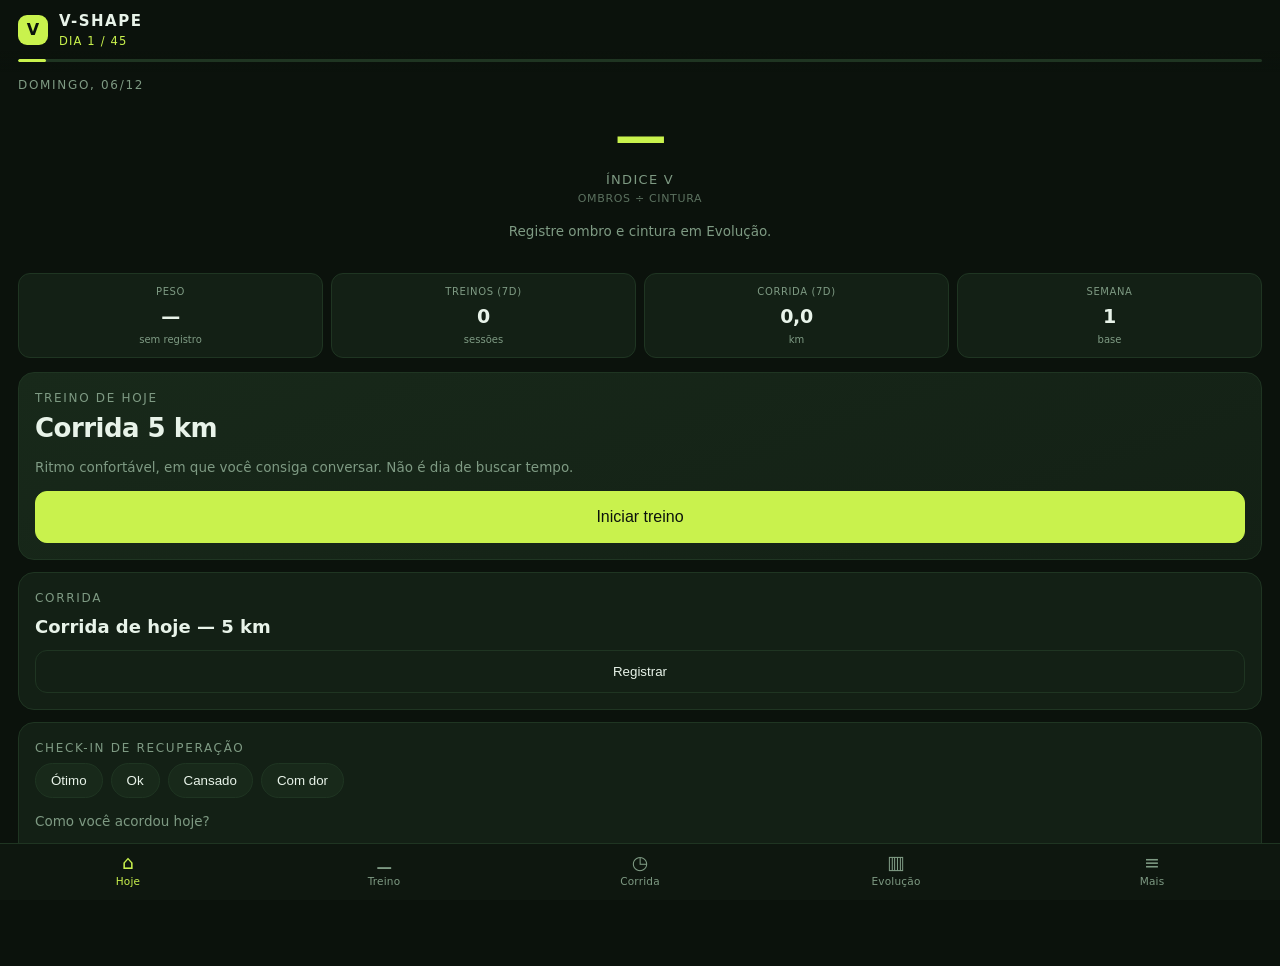
==== index.html @ 5b069872 "Add files via upload" ====
<!doctype html>
<html lang="pt-BR">
<head>
<meta charset="utf-8">
<meta name="viewport" content="width=device-width, initial-scale=1, viewport-fit=cover">
<meta name="theme-color" content="#0B120C">
<title>V-SHAPE</title>
<link rel="manifest" href="manifest.json">
<link rel="apple-touch-icon" href="assets/icon-192.png">
<meta name="apple-mobile-web-app-capable" content="yes">
<meta name="apple-mobile-web-app-status-bar-style" content="black-translucent">
<link rel="stylesheet" href="app.css">
</head>
<body>

<header class="top">
  <div class="brand">
    <span class="mark">V</span>
    <div>
      <strong>V-SHAPE</strong>
      <small id="topDia">dia — / —</small>
    </div>
  </div>
  <div class="bar"><i id="topBar"></i></div>
</header>

<main id="app">

  <!-- ───────────────────────── HOJE ───────────────────────── -->
  <section class="view" id="view-hoje">
    <p class="eyebrow" id="hojeData">—</p>

    <div class="vindex">
      <div class="vindex-num" id="vIndice">—</div>
      <div class="vindex-lbl">Índice V <span>ombros ÷ cintura</span></div>
      <p class="muted sm" id="vIndiceHint">Registre ombro e cintura em Evolução.</p>
    </div>

    <div class="stats">
      <div class="stat"><span>Peso</span><b id="stPeso">—</b><small id="stPesoSub">sem registro</small></div>
      <div class="stat"><span>Treinos (7d)</span><b id="stTreinos">0</b><small>sessões</small></div>
      <div class="stat"><span>Corrida (7d)</span><b id="stKm">0,0</b><small>km</small></div>
      <div class="stat"><span>Semana</span><b id="stSemana">1</b><small id="stFase">base</small></div>
    </div>

    <div class="card hero">
      <p class="eyebrow">Treino de hoje</p>
      <h2 id="hojeTreino">—</h2>
      <p class="muted sm" id="hojeNota"></p>
      <button class="btn primary big" id="btnIniciar">Iniciar treino</button>
    </div>

    <div class="card" id="cardCorrida">
      <p class="eyebrow">Corrida</p>
      <h3 id="corridaTitulo">Registrar corrida</h3>
      <button class="btn ghost" data-go="corrida">Registrar</button>
    </div>

    <div class="card">
      <p class="eyebrow">Check-in de recuperação</p>
      <div class="chips" id="checkinChips">
        <button class="chip" data-ci="otimo">Ótimo</button>
        <button class="chip" data-ci="ok">Ok</button>
        <button class="chip" data-ci="cansado">Cansado</button>
        <button class="chip" data-ci="dor">Com dor</button>
      </div>
      <p class="muted sm" id="checkinMsg">Como você acordou hoje?</p>
    </div>
  </section>

  <!-- ───────────────────────── TREINO ───────────────────────── -->
  <section class="view" id="view-treino">
    <p class="eyebrow" id="trEyebrow">Treino</p>
    <h2 id="trNome">—</h2>
    <p class="muted sm" id="trNota"></p>

    <div id="trLista"></div>

    <button class="btn ghost" id="btnConcluir">Concluir treino</button>
  </section>

  <!-- ───────────────────────── CORRIDA ───────────────────────── -->
  <section class="view" id="view-corrida">
    <p class="eyebrow">Corrida</p>
    <h2>Registrar</h2>

    <div class="card">
      <div class="row2">
        <label>Distância (km)<input type="number" id="inKm" inputmode="decimal" step="0.1" placeholder="5,0"></label>
        <label>Tempo (min)<input type="number" id="inMin" inputmode="numeric" step="1" placeholder="30"></label>
      </div>
      <p class="muted sm" id="paceCalc">—</p>
      <button class="btn primary" id="btnSalvarCorrida">Salvar corrida</button>
    </div>

    <h3 class="sechead">Histórico</h3>
    <div id="listaCorridas" class="list"></div>
  </section>

  <!-- ───────────────────────── EVOLUÇÃO ───────────────────────── -->
  <section class="view" id="view-evolucao">
    <p class="eyebrow">Evolução</p>
    <h2>Medidas</h2>

    <div class="card">
      <div class="row3">
        <label>Peso (kg)<input type="number" id="inPeso" inputmode="decimal" step="0.1" placeholder="76,0"></label>
        <label>Cintura (cm)<input type="number" id="inCintura" inputmode="decimal" step="0.5" placeholder="92"></label>
        <label>Ombro (cm)<input type="number" id="inOmbro" inputmode="decimal" step="0.5" placeholder="118"></label>
      </div>
      <p class="muted sm">Cintura na altura do umbigo, em jejum. Ombro na parte mais larga.</p>
      <button class="btn primary" id="btnSalvarMedida">Salvar medidas</button>
    </div>

    <h3 class="sechead">Índice V</h3>
    <div class="card chartcard">
      <div id="chart"></div>
      <p class="muted sm" id="chartMsg">Registre pelo menos duas medições para ver a curva.</p>
    </div>

    <h3 class="sechead">Histórico</h3>
    <div id="listaMedidas" class="list"></div>
  </section>

  <!-- ───────────────────────── MAIS ───────────────────────── -->
  <section class="view" id="view-mais">
    <p class="eyebrow">Mais</p>
    <h2>Programa</h2>

    <div class="card">
      <div class="chips" id="progChips"></div>
      <p class="muted sm" id="progResumo"></p>
    </div>

    <h3 class="sechead">Cadência</h3>
    <div class="card">
      <p class="sm" id="cadNotacao"></p>
      <ul class="rules" id="cadRegras"></ul>
      <p class="muted sm" id="cadResp"></p>
    </div>

    <h3 class="sechead">Dados</h3>
    <div class="card">
      <button class="btn ghost" id="btnExportar">Exportar meus dados</button>
      <label class="btn ghost filelbl">Importar backup<input type="file" id="inImportar" accept="application/json" hidden></label>
      <button class="btn danger" id="btnZerar">Apagar tudo e recomeçar</button>
      <p class="muted sm">Tudo fica neste aparelho. Exporte de vez em quando.</p>
    </div>

    <p class="muted sm center" id="verInfo"></p>
  </section>
</main>

<!-- ───────────────────────── CADÊNCIA (overlay) ───────────────────────── -->
<div class="overlay" id="ovCad" hidden>
  <div class="cad">
    <button class="x" id="cadFechar" aria-label="Fechar">✕</button>
    <p class="eyebrow" id="cadEx">—</p>
    <div class="cadring">
      <svg viewBox="0 0 120 120" aria-hidden="true">
        <circle class="trk" cx="60" cy="60" r="52"></circle>
        <circle class="prg" cx="60" cy="60" r="52" id="cadArc"></circle>
      </svg>
      <div class="cadmid">
        <div class="cadfase" id="cadFase">Pronto</div>
        <div class="cadseg" id="cadSeg">—</div>
      </div>
    </div>
    <div class="cadreps"><span id="cadReps">0</span> <small>/ <span id="cadAlvo">—</span> reps</small></div>
    <p class="muted sm" id="cadPadrao">—</p>
    <div class="cadbtns">
      <button class="btn primary big" id="cadPlay">Começar</button>
      <button class="btn ghost" id="cadSom">Som: ligado</button>
    </div>
  </div>
</div>

<!-- ───────────────────────── DESCANSO (barra) ───────────────────────── -->
<div class="rest" id="restBar" hidden>
  <div class="restfill" id="restFill"></div>
  <div class="restrow">
    <span id="restTxt">Descanso</span>
    <div>
      <button class="mini" id="restMais">+15s</button>
      <button class="mini" id="restPular">Pular</button>
    </div>
  </div>
</div>

<nav class="nav">
  <button class="tab on" data-go="hoje"><i>⌂</i><span>Hoje</span></button>
  <button class="tab" data-go="treino"><i>⚊</i><span>Treino</span></button>
  <button class="tab" data-go="corrida"><i>◷</i><span>Corrida</span></button>
  <button class="tab" data-go="evolucao"><i>▥</i><span>Evolução</span></button>
  <button class="tab" data-go="mais"><i>≡</i><span>Mais</span></button>
</nav>

<div class="toast" id="toast" hidden></div>

<script src="treinos.js"></script>
<script src="app.js"></script>
</body>
</html>
---- app.css ----
/* V-SHAPE — estilos */
:root{
  --bg:#0B120C;
  --bg2:#0E170F;
  --card:#132015;
  --card2:#18291A;
  --line:#1F3522;
  --txt:#E8F3E9;
  --mut:#7E9A83;
  --acc:#C9F24D;
  --acc-d:#9FC72F;
  --warn:#F2B04D;
  --bad:#E8654F;
  --r:16px;
  --nav:68px;
}

*{box-sizing:border-box;-webkit-tap-highlight-color:transparent}
html,body{margin:0;padding:0}
body{
  background:var(--bg);
  color:var(--txt);
  font:16px/1.5 ui-sans-serif,system-ui,-apple-system,"Segoe UI",Roboto,sans-serif;
  padding-bottom:calc(var(--nav) + env(safe-area-inset-bottom));
  overscroll-behavior-y:none;
}
h2{font-size:26px;line-height:1.2;margin:2px 0 14px;letter-spacing:-.02em}
h3{font-size:18px;margin:0 0 8px}
.sechead{margin:26px 0 10px;font-size:15px;color:var(--mut);text-transform:uppercase;letter-spacing:.08em}
.eyebrow{font-size:12px;letter-spacing:.14em;text-transform:uppercase;color:var(--mut);margin:0 0 6px}
.muted{color:var(--mut)}
.sm{font-size:13.5px}
.center{text-align:center}

/* topo */
.top{
  position:sticky;top:0;z-index:30;
  background:linear-gradient(180deg,var(--bg) 70%,transparent);
  padding:calc(10px + env(safe-area-inset-top)) 18px 10px;
}
.brand{display:flex;align-items:center;gap:11px}
.brand strong{display:block;font-size:15px;letter-spacing:.1em}
.brand small{display:block;font-size:11.5px;color:var(--acc);letter-spacing:.1em;text-transform:uppercase}
.mark{
  width:30px;height:30px;flex:none;display:grid;place-items:center;
  background:var(--acc);color:#0B120C;font-weight:800;border-radius:9px;font-size:16px;
}
.bar{height:3px;background:var(--line);border-radius:3px;margin-top:9px;overflow:hidden}
.bar i{display:block;height:100%;width:0;background:var(--acc);border-radius:3px;transition:width .5s}

/* views */
main{padding:4px 18px 24px}
.view{display:none;animation:in .18s ease}
.view.on{display:block}
@keyframes in{from{opacity:0;transform:translateY(5px)}to{opacity:1;transform:none}}

/* cards */
.card{
  background:var(--card);border:1px solid var(--line);
  border-radius:var(--r);padding:16px;margin-bottom:12px;
}
.card.hero{background:linear-gradient(160deg,var(--card2),var(--card))}
.card.hero h2{margin:4px 0 10px}

/* índice V */
.vindex{text-align:center;padding:10px 0 18px}
.vindex-num{font-size:52px;font-weight:800;letter-spacing:-.03em;line-height:1;color:var(--acc)}
.vindex-lbl{font-size:13px;letter-spacing:.1em;text-transform:uppercase;color:var(--mut);margin-top:8px}
.vindex-lbl span{display:block;font-size:11px;letter-spacing:.06em;opacity:.7;margin-top:2px}

/* stats */
.stats{display:grid;grid-template-columns:repeat(4,1fr);gap:8px;margin-bottom:14px}
.stat{background:var(--card);border:1px solid var(--line);border-radius:12px;padding:10px 8px;text-align:center}
.stat span{display:block;font-size:10px;letter-spacing:.06em;text-transform:uppercase;color:var(--mut)}
.stat b{display:block;font-size:19px;margin:3px 0 1px;letter-spacing:-.02em}
.stat small{display:block;font-size:10px;color:var(--mut)}

/* botões */
.btn{
  display:block;width:100%;border:0;border-radius:12px;
  padding:13px 16px;font:600 15px/1 inherit;cursor:pointer;margin-top:10px;
  background:var(--card2);color:var(--txt);border:1px solid var(--line);
}
.btn.primary{background:var(--acc);color:#0B120C;border-color:var(--acc)}
.btn.primary:active{background:var(--acc-d)}
.btn.big{padding:16px;font-size:16px}
.btn.ghost{background:transparent}
.btn.danger{background:transparent;color:var(--bad);border-color:#3A2320}
.btn:disabled{opacity:.45}
.filelbl{text-align:center}
.mini{
  background:transparent;border:1px solid var(--line);color:var(--txt);
  border-radius:9px;padding:7px 11px;font:600 13px/1 inherit;margin-left:6px;cursor:pointer;
}

/* chips */
.chips{display:flex;flex-wrap:wrap;gap:8px}
.chip{
  background:var(--card2);border:1px solid var(--line);color:var(--txt);
  border-radius:999px;padding:9px 15px;font:600 14px/1 inherit;cursor:pointer;
}
.chip.on{background:var(--acc);color:#0B120C;border-color:var(--acc)}

/* inputs */
label{display:block;font-size:12px;letter-spacing:.06em;text-transform:uppercase;color:var(--mut)}
input[type=number],input[type=text]{
  width:100%;margin-top:5px;background:var(--bg2);border:1px solid var(--line);
  color:var(--txt);border-radius:10px;padding:12px;font:600 17px/1 inherit;
}
input:focus{outline:2px solid var(--acc-d);outline-offset:1px}
.row2{display:grid;grid-template-columns:1fr 1fr;gap:10px}
.row3{display:grid;grid-template-columns:repeat(3,1fr);gap:8px}

/* exercícios */
.ex{background:var(--card);border:1px solid var(--line);border-radius:var(--r);margin-bottom:10px;overflow:hidden}
.ex.done{border-color:var(--acc-d)}
.exhead{display:flex;align-items:center;gap:12px;padding:14px 16px;cursor:pointer}
.exnum{
  width:26px;height:26px;flex:none;display:grid;place-items:center;border-radius:8px;
  background:var(--card2);color:var(--mut);font:700 12px/1 inherit;
}
.ex.done .exnum{background:var(--acc);color:#0B120C}
.exinfo{flex:1;min-width:0}
.exinfo b{display:block;font-size:15.5px;font-weight:600}
.exinfo small{display:block;color:var(--mut);font-size:12.5px;margin-top:2px}
.cadtag{
  flex:none;background:var(--bg2);border:1px solid var(--line);color:var(--acc);
  border-radius:7px;padding:5px 8px;font:700 12px/1 ui-monospace,monospace;letter-spacing:.04em;
}
.exbody{display:none;padding:0 16px 16px;border-top:1px solid var(--line)}
.ex.open .exbody{display:block}
.exnota{color:var(--warn);font-size:13px;margin:12px 0 0}

.serie{display:grid;grid-template-columns:30px 1fr 1fr 44px;gap:8px;align-items:center;margin-top:10px}
.serie > span{font-size:12px;color:var(--mut);text-align:center}
.serie input{margin:0;padding:10px;font-size:16px;text-align:center}
.ok{
  border:1px solid var(--line);background:var(--card2);color:var(--mut);
  border-radius:10px;padding:11px 0;font:700 15px/1 inherit;cursor:pointer;
}
.ok.on{background:var(--acc);color:#0B120C;border-color:var(--acc)}
.exacts{display:flex;gap:8px;margin-top:14px}
.exacts .btn{margin:0}
.prog{margin-top:12px;font-size:13px;color:var(--acc);background:#16250F;border:1px solid #2A3F18;border-radius:10px;padding:10px 12px}

/* listas */
.list .item{
  display:flex;justify-content:space-between;align-items:center;gap:12px;
  background:var(--card);border:1px solid var(--line);border-radius:12px;padding:13px 15px;margin-bottom:8px;
}
.item b{font-size:15px;font-weight:600}
.item small{display:block;color:var(--mut);font-size:12.5px}
.item .del{background:none;border:0;color:var(--mut);font-size:19px;cursor:pointer;padding:4px 6px}
.empty{color:var(--mut);font-size:14px;text-align:center;padding:22px 0}

/* regras cadência */
.rules{list-style:none;margin:12px 0 0;padding:0}
.rules li{padding:11px 0;border-top:1px solid var(--line);font-size:14px}
.rules b{color:var(--acc);font-family:ui-monospace,monospace}

/* gráfico */
.chartcard{padding:14px 10px 10px}
#chart svg{display:block;width:100%;height:150px}

/* overlay cadência */
.overlay{
  position:fixed;inset:0;z-index:60;background:rgba(5,9,6,.93);
  display:grid;place-items:center;padding:24px;backdrop-filter:blur(6px);
}
.overlay[hidden]{display:none}
.cad{width:100%;max-width:340px;text-align:center;position:relative}
.cad .x{
  position:absolute;top:-6px;right:-4px;background:none;border:0;
  color:var(--mut);font-size:21px;cursor:pointer;padding:6px;
}
.cadring{position:relative;width:230px;height:230px;margin:14px auto 6px}
.cadring svg{width:100%;height:100%;transform:rotate(-90deg)}
.cadring circle{fill:none;stroke-width:7;stroke-linecap:round}
.cadring .trk{stroke:var(--line)}
.cadring .prg{stroke:var(--acc);stroke-dasharray:326.7;stroke-dashoffset:326.7;transition:stroke .15s}
.cadmid{position:absolute;inset:0;display:grid;place-content:center;gap:4px}
.cadfase{font-size:21px;font-weight:700;letter-spacing:-.01em}
.cadseg{font-size:46px;font-weight:800;color:var(--acc);line-height:1;font-variant-numeric:tabular-nums}
.cadreps{margin-top:10px;font-size:30px;font-weight:800;font-variant-numeric:tabular-nums}
.cadreps small{font-size:15px;color:var(--mut);font-weight:600}
.cadbtns{margin-top:18px}

/* fases coloridas */
.fase-exc .prg{stroke:#6FD3F5}
.fase-exc .cadseg{color:#6FD3F5}
.fase-pb  .prg{stroke:#F2B04D}
.fase-pb  .cadseg{color:#F2B04D}
.fase-con .prg{stroke:var(--acc)}
.fase-con .cadseg{color:var(--acc)}
.fase-pt  .prg{stroke:#D98CF2}
.fase-pt  .cadseg{color:#D98CF2}

/* descanso */
.rest{
  position:fixed;left:0;right:0;bottom:calc(var(--nav) + env(safe-area-inset-bottom));
  z-index:40;background:var(--card2);border-top:1px solid var(--line);
}
.rest[hidden]{display:none}
.restfill{height:3px;background:var(--acc);width:100%}
.restrow{display:flex;justify-content:space-between;align-items:center;padding:11px 16px;font-size:14px;font-weight:600}

/* nav */
.nav{
  position:fixed;left:0;right:0;bottom:0;z-index:50;display:flex;
  background:var(--bg2);border-top:1px solid var(--line);
  padding-bottom:env(safe-area-inset-bottom);
}
.tab{
  flex:1;background:none;border:0;color:var(--mut);cursor:pointer;
  padding:9px 0 10px;display:grid;gap:2px;justify-items:center;font:inherit;
}
.tab i{font-style:normal;font-size:19px;line-height:1}
.tab span{font-size:10.5px;letter-spacing:.02em}
.tab.on{color:var(--acc)}

/* toast */
.toast{
  position:fixed;left:50%;transform:translateX(-50%);
  bottom:calc(var(--nav) + 22px + env(safe-area-inset-bottom));z-index:70;
  background:var(--acc);color:#0B120C;font:600 14px/1 inherit;
  padding:12px 18px;border-radius:999px;box-shadow:0 8px 24px rgba(0,0,0,.5);
}
.toast[hidden]{display:none}

@media (max-width:360px){
  .stats{grid-template-columns:repeat(2,1fr)}
  .row3{grid-template-columns:1fr 1fr}
}
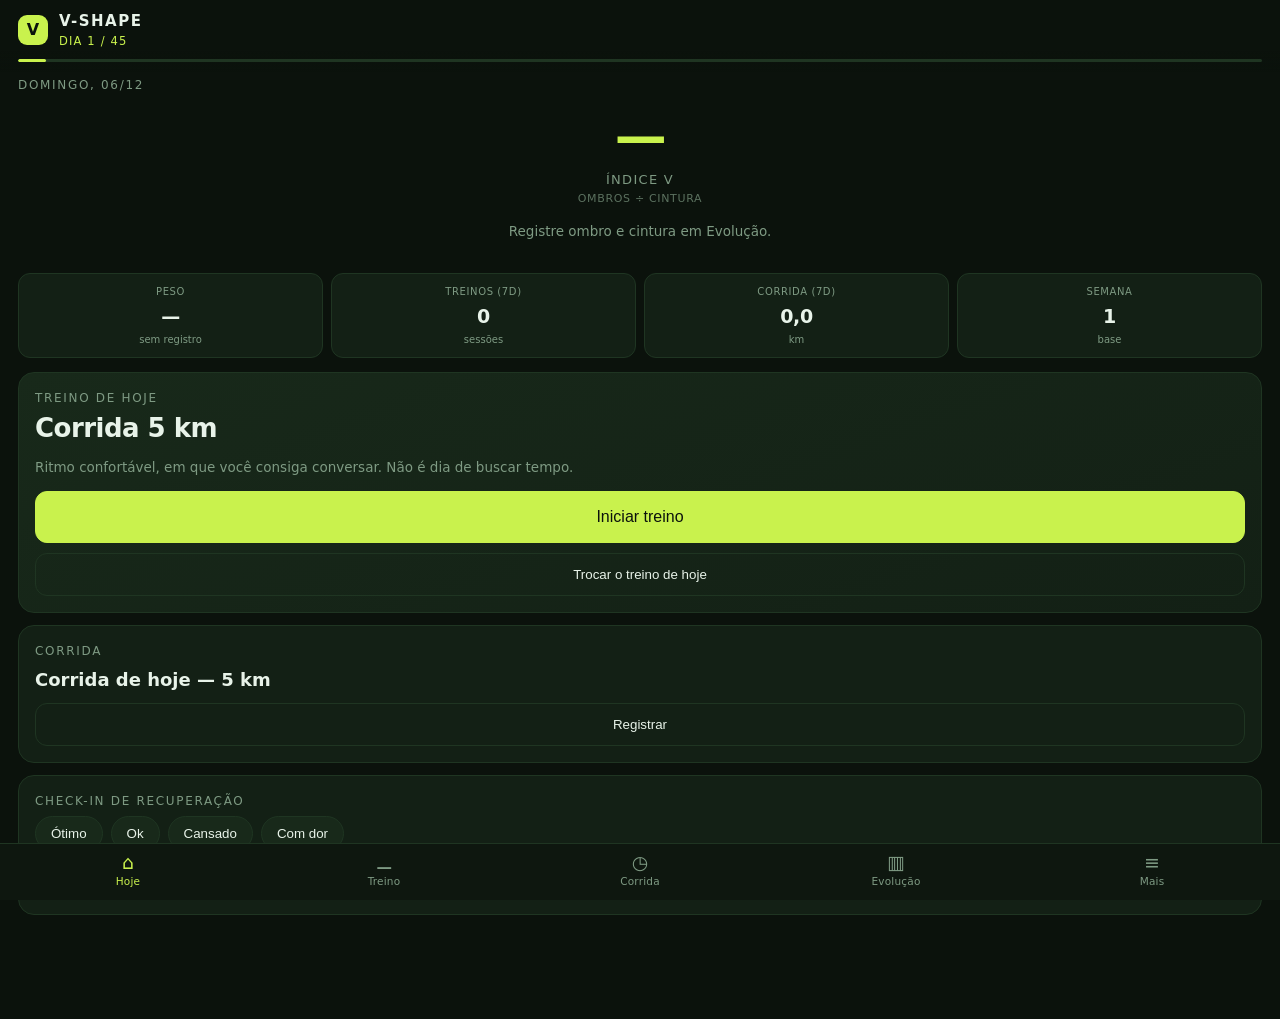
==== commit cabbb320: "Add files via upload" ====
--- a/index.html
+++ b/index.html
@@ -48,6 +48,7 @@
       <h2 id="hojeTreino">—</h2>
       <p class="muted sm" id="hojeNota"></p>
       <button class="btn primary big" id="btnIniciar">Iniciar treino</button>
+      <button class="btn ghost" data-trocar>Trocar o treino de hoje</button>
     </div>
 
     <div class="card" id="cardCorrida">
@@ -73,6 +74,7 @@
     <p class="eyebrow" id="trEyebrow">Treino</p>
     <h2 id="trNome">—</h2>
     <p class="muted sm" id="trNota"></p>
+    <button class="btn ghost" data-trocar>Trocar treino</button>
 
     <div id="trLista"></div>
 
@@ -139,6 +141,14 @@
       <p class="muted sm" id="cadResp"></p>
     </div>
 
+    <h3 class="sechead">Minhas fichas</h3>
+    <div class="card">
+      <div id="minhasFichas" class="list"></div>
+      <button class="btn primary" id="btnDuplicar">Copiar a ficha atual para editar</button>
+      <button class="btn ghost" id="btnNovaFicha">Criar ficha do zero</button>
+      <p class="muted sm">As fichas prontas não podem ser alteradas. Copie uma e edite a cópia à vontade.</p>
+    </div>
+
     <h3 class="sechead">Dados</h3>
     <div class="card">
       <button class="btn ghost" id="btnExportar">Exportar meus dados</button>
@@ -148,6 +158,37 @@
     </div>
 
     <p class="muted sm center" id="verInfo"></p>
+  </section>
+
+  <!-- ───────────────────────── EDITOR: FICHA ───────────────────────── -->
+  <section class="view" id="view-ficha">
+    <p class="eyebrow">Editar ficha</p>
+    <div class="card">
+      <label>Nome da ficha<input type="text" id="fiNome" placeholder="Minha ficha"></label>
+      <p class="muted sm" id="fiTipo"></p>
+    </div>
+
+    <h3 class="sechead" id="fiCab">Treinos</h3>
+    <div id="fiBlocos" class="list"></div>
+    <button class="btn ghost" id="fiAddTreino" hidden>+ Adicionar treino</button>
+
+    <button class="btn primary" id="fiUsar">Usar esta ficha</button>
+    <button class="btn ghost" id="fiVoltar">Voltar</button>
+  </section>
+
+  <!-- ───────────────────────── EDITOR: TREINO ───────────────────────── -->
+  <section class="view" id="view-dia">
+    <p class="eyebrow" id="diEyebrow">—</p>
+    <div class="card">
+      <label>Nome do treino<input type="text" id="diNome" placeholder="Ex.: Dorsal largura + bíceps"></label>
+      <p class="muted sm" id="diDica">Deixe sem exercícios para marcar o dia como descanso.</p>
+    </div>
+
+    <h3 class="sechead">Exercícios</h3>
+    <div id="diLista" class="list"></div>
+
+    <button class="btn primary" id="diAdd">+ Adicionar exercício</button>
+    <button class="btn ghost" id="diVoltar">Voltar</button>
   </section>
 </main>
 
@@ -175,6 +216,61 @@
   </div>
 </div>
 
+<!-- ───────────────────────── TROCAR TREINO ───────────────────────── -->
+<div class="overlay" id="ovPick" hidden>
+  <div class="formbox">
+    <button class="x" id="pkFechar" aria-label="Fechar">✕</button>
+    <p class="eyebrow">Treino de hoje</p>
+    <p class="muted sm" id="pkDica">Escolha qualquer treino desta ficha.</p>
+    <div id="pkLista" class="list"></div>
+    <button class="btn ghost" id="pkDescanso">Pular hoje — marcar como descanso</button>
+    <button class="btn ghost" id="pkVoltar" hidden>Voltar ao treino previsto</button>
+  </div>
+</div>
+
+<!-- ───────────────────────── FORMULÁRIO DE EXERCÍCIO ───────────────────────── -->
+<div class="overlay" id="ovEx" hidden>
+  <div class="formbox">
+    <button class="x" id="exFechar" aria-label="Fechar">✕</button>
+    <p class="eyebrow" id="exTitulo">Novo exercício</p>
+
+    <label>Nome<input type="text" id="exNome" placeholder="Ex.: Puxada aberta"></label>
+
+    <div class="row2">
+      <label>Séries<input type="number" id="exSeries" inputmode="numeric" value="3"></label>
+      <label>Descanso (s)<input type="number" id="exDesc" inputmode="numeric" value="60"></label>
+    </div>
+
+    <p class="flab">Medida</p>
+    <div class="chips" id="exMedida">
+      <button class="chip on" data-med="reps">Repetições</button>
+      <button class="chip" data-med="tempo">Tempo (isométrico)</button>
+    </div>
+
+    <div class="row2" id="boxReps">
+      <label>Reps mín<input type="number" id="exMin" inputmode="numeric" value="8"></label>
+      <label>Reps máx<input type="number" id="exMax" inputmode="numeric" value="12"></label>
+    </div>
+    <div id="boxDur" hidden>
+      <label>Duração (s)<input type="number" id="exDuracao" inputmode="numeric" value="45"></label>
+    </div>
+
+    <p class="flab">Movimento</p>
+    <div class="chips" id="exPadrao">
+      <button class="chip" data-pad="puxar">Puxar</button>
+      <button class="chip" data-pad="empurrar">Empurrar</button>
+      <button class="chip" data-pad="outro">Outro</button>
+    </div>
+
+    <p class="flab">Cadência</p>
+    <div class="chips" id="exCad"></div>
+    <p class="muted sm" id="exCadDesc">—</p>
+
+    <button class="btn primary" id="exSalvar">Salvar exercício</button>
+    <button class="btn danger" id="exApagar" hidden>Apagar exercício</button>
+  </div>
+</div>
+
 <!-- ───────────────────────── DESCANSO (barra) ───────────────────────── -->
 <div class="rest" id="restBar" hidden>
   <div class="restfill" id="restFill"></div>
--- a/app.css
+++ b/app.css
@@ -195,6 +195,41 @@
 .fase-pt  .prg{stroke:#D98CF2}
 .fase-pt  .cadseg{color:#D98CF2}
 
+/* formulário de exercício */
+.formbox{
+  width:100%;max-width:400px;max-height:88vh;overflow-y:auto;position:relative;
+  background:var(--card);border:1px solid var(--line);border-radius:var(--r);padding:20px 18px 18px;
+}
+.formbox .x{
+  position:absolute;top:10px;right:10px;background:none;border:0;
+  color:var(--mut);font-size:20px;cursor:pointer;padding:6px;
+}
+.formbox label{margin-top:12px}
+.formbox .row2 label{margin-top:0}
+.formbox .row2{margin-top:12px}
+.flab{
+  font-size:12px;letter-spacing:.06em;text-transform:uppercase;
+  color:var(--mut);margin:16px 0 8px;
+}
+.chip.cadchip{font-family:ui-monospace,monospace;font-size:13px;letter-spacing:.02em}
+
+/* editor: blocos e exercícios */
+.item.clic{cursor:pointer}
+.item.sel{border-color:var(--acc)}
+.item.sel b{color:var(--acc)}
+.item.vazio b{color:var(--mut);font-weight:500}
+.ordem{display:flex;gap:4px;align-items:center}
+.ordem button{
+  background:transparent;border:1px solid var(--line);color:var(--mut);
+  border-radius:8px;width:30px;height:30px;font-size:14px;cursor:pointer;padding:0;
+}
+.ordem button:disabled{opacity:.3}
+.badge{
+  display:inline-block;background:var(--bg2);border:1px solid var(--line);
+  color:var(--acc);border-radius:6px;padding:3px 7px;
+  font:700 11px/1 ui-monospace,monospace;margin-left:6px;
+}
+
 /* descanso */
 .rest{
   position:fixed;left:0;right:0;bottom:calc(var(--nav) + env(safe-area-inset-bottom));
